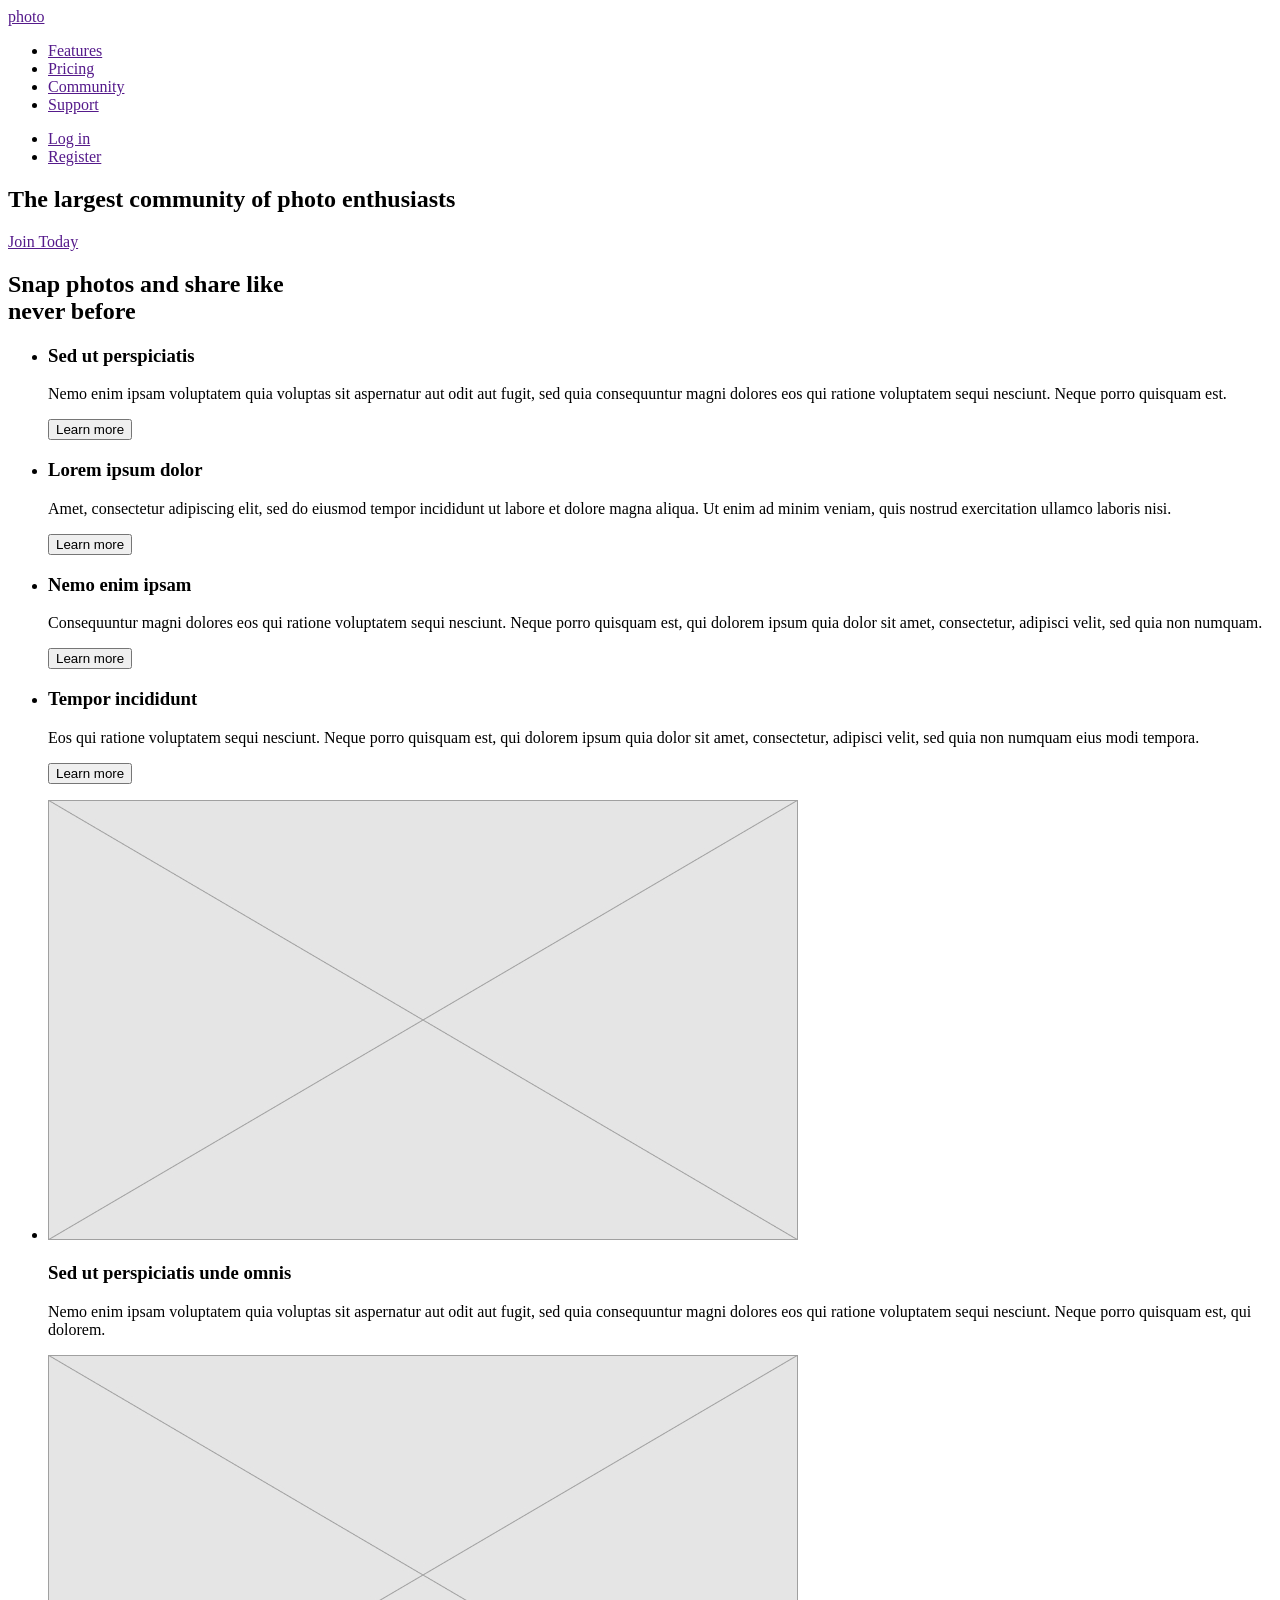
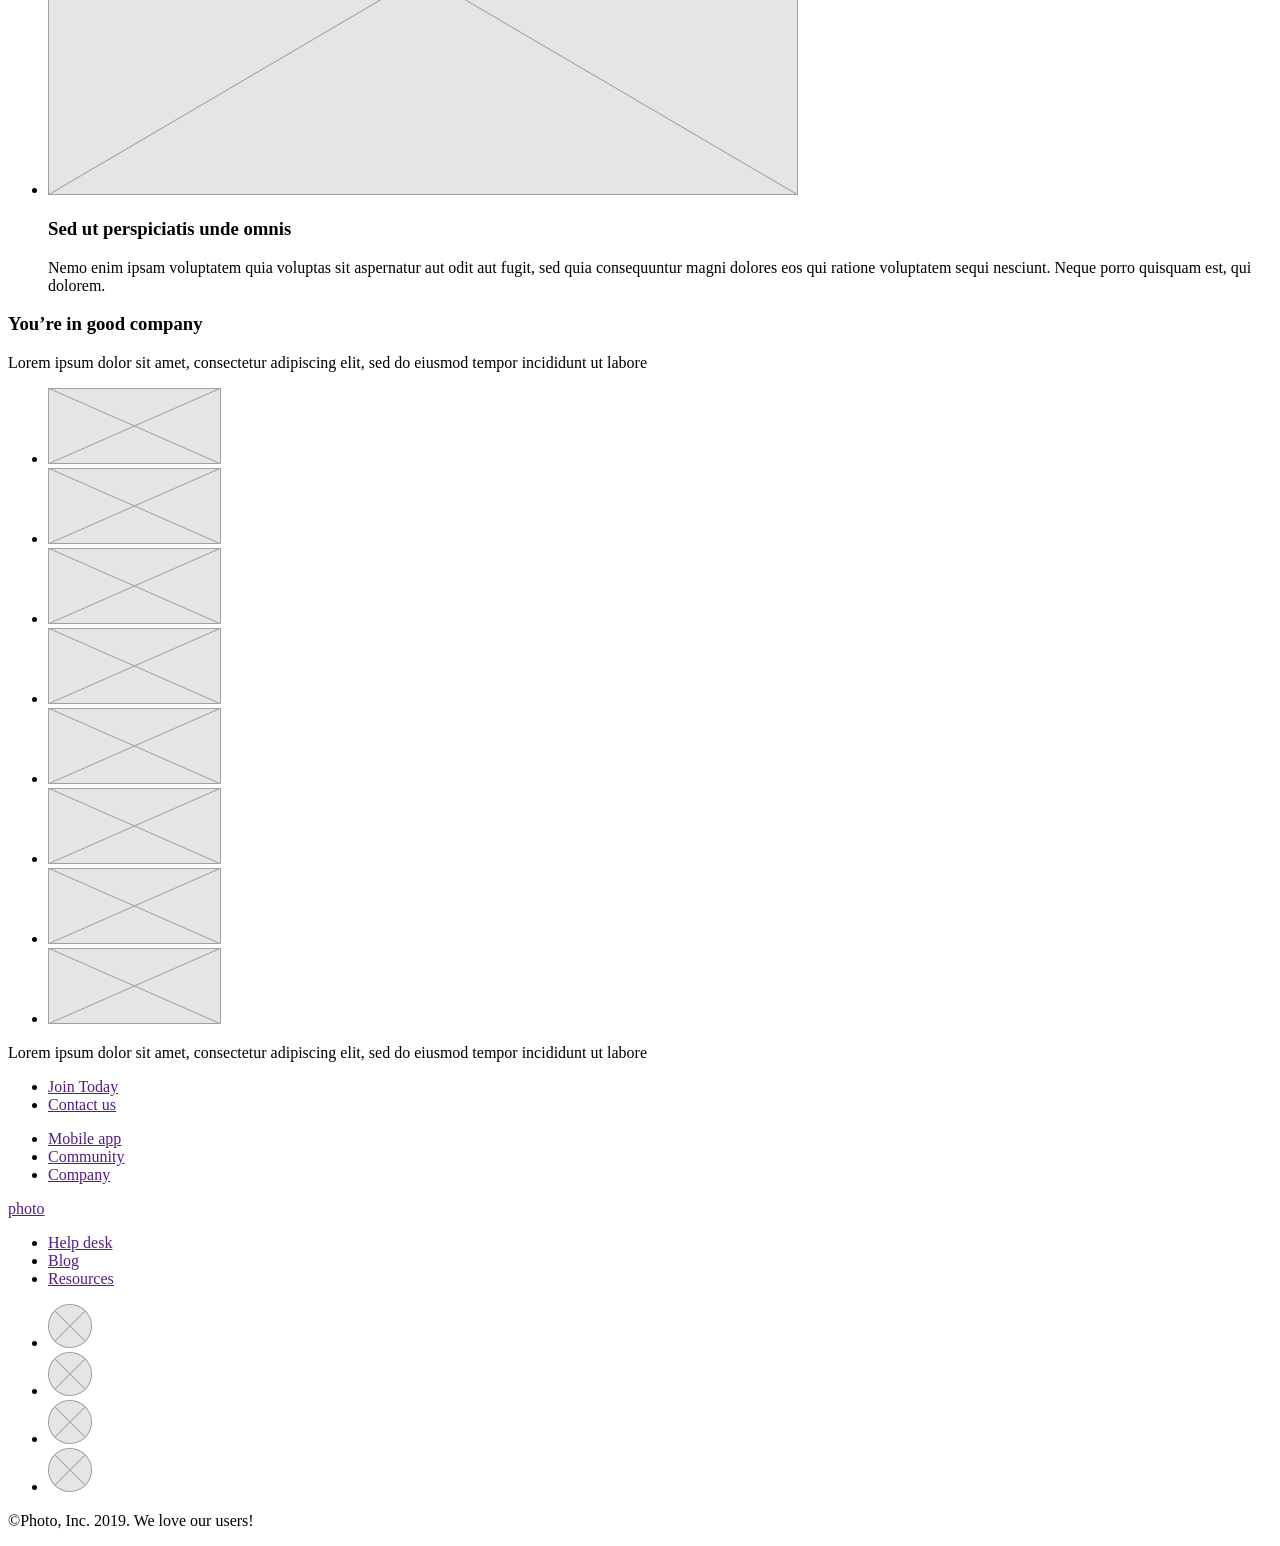
==== index.html @ 631702f0 "add markup" ====
<!doctype html>
<html lang="en">
  <head>
    <meta charset="UTF-8" />
    <meta name="viewport" content="width=device-width, initial-scale=1.0" />
    <title>Wireframe</title>
  </head>
  <body>
    <!-- Header -->
    <header class="header">
      <a class="logo" href="">photo</a>
      <nav>
        <ul class="nav-list">
          <li><a class="nav-link" href="">Features</a></li>
          <li><a class="nav-link" href="">Pricing</a></li>
          <li><a class="nav-link" href="">Community</a></li>
          <li><a class="nav-link" href="">Support</a></li>
        </ul>
        <ul class="header-list">
          <li><a class="header-link" href="">Log in</a></li>
          <li><a class="header-link" href="">Register</a></li>
        </ul>
      </nav>
    </header>

    <!-- Main -->
    <main>
      <!-- Hero -->
      <section class="hero">
        <h1 class="hero-title">The largest community of photo enthusiasts</h1>
        <a class="hero-btn" href="">Join Today</a>
      </section>

      <!-- Benefits -->
      <section class="benefits">
        <h2 class="benefits-title">
          Snap photos and share like <br />
          never before
        </h2>
        <ul class="benefits-list">
          <li>
            <h3>Sed ut perspiciatis</h3>
            <p>
              Nemo enim ipsam voluptatem quia voluptas sit aspernatur aut odit aut fugit, sed quia
              consequuntur magni dolores eos qui ratione voluptatem sequi nesciunt. Neque porro
              quisquam est.
            </p>
            <button type="button">Learn more</button>
          </li>
          <li>
            <h3>Lorem ipsum dolor</h3>
            <p>
              Amet, consectetur adipiscing elit, sed do eiusmod tempor incididunt ut labore et
              dolore magna aliqua. Ut enim ad minim veniam, quis nostrud exercitation ullamco
              laboris nisi.
            </p>
            <button type="button">Learn more</button>
          </li>
          <li>
            <h3>Nemo enim ipsam</h3>
            <p>
              Consequuntur magni dolores eos qui ratione voluptatem sequi nesciunt. Neque porro
              quisquam est, qui dolorem ipsum quia dolor sit amet, consectetur, adipisci velit, sed
              quia non numquam.
            </p>
            <button type="button">Learn more</button>
          </li>
          <li>
            <h3>Tempor incididunt</h3>
            <p>
              Eos qui ratione voluptatem sequi nesciunt. Neque porro quisquam est, qui dolorem ipsum
              quia dolor sit amet, consectetur, adipisci velit, sed quia non numquam eius modi
              tempora.
            </p>
            <button type="button">Learn more</button>
          </li>
        </ul>
      </section>

      <!-- Gallery -->
      <section>
        <ul>
          <li>
            <img src="./images/gallery.jpg" alt="gallery" width="750" />
            <h3>Sed ut perspiciatis unde omnis</h3>
            <p>
              Nemo enim ipsam voluptatem quia voluptas sit aspernatur aut odit aut fugit, sed quia
              consequuntur magni dolores eos qui ratione voluptatem sequi nesciunt. Neque porro
              quisquam est, qui dolorem.
            </p>
          </li>
          <li>
            <img src="./images/gallery.jpg" alt="gallery" width="750" />
            <h3>Sed ut perspiciatis unde omnis</h3>
            <p>
              Nemo enim ipsam voluptatem quia voluptas sit aspernatur aut odit aut fugit, sed quia
              consequuntur magni dolores eos qui ratione voluptatem sequi nesciunt. Neque porro
              quisquam est, qui dolorem.
            </p>
          </li>
        </ul>
      </section>

      <!-- Partners -->
      <section>
        <h3>You’re in good company</h3>
        <p>
          Lorem ipsum dolor sit amet, consectetur adipiscing elit, sed do eiusmod tempor incididunt
          ut labore
        </p>
        <ul>
          <li><img src="./images/partners.jpg" alt="partner" /></li>
          <li><img src="./images/partners.jpg" alt="partner" /></li>
          <li><img src="./images/partners.jpg" alt="partner" /></li>
          <li><img src="./images/partners.jpg" alt="partner" /></li>
          <li><img src="./images/partners.jpg" alt="partner" /></li>
          <li><img src="./images/partners.jpg" alt="partner" /></li>
          <li><img src="./images/partners.jpg" alt="partner" /></li>
          <li><img src="./images/partners.jpg" alt="partner" /></li>
        </ul>
      </section>

      <!-- Subscribe -->
      <section>
        <p>
          Lorem ipsum dolor sit amet, consectetur adipiscing elit, sed do eiusmod tempor incididunt
          ut labore
        </p>
        <ul>
          <li><a href="">Join Today</a></li>
          <li><a href="">Contact us</a></li>
        </ul>
      </section>

      <!-- Footer -->
      <footer>
        <ul>
          <li><a href="">Mobile app</a></li>
          <li><a href="">Community</a></li>
          <li><a href="">Company</a></li>
        </ul>
        <a href="">photo</a>
        <ul>
          <li><a href="">Help desk</a></li>
          <li><a href="">Blog</a></li>
          <li><a href="">Resources</a></li>
        </ul>
        <ul>
          <li>
            <a href=""><img src="./images/footer-item.png" alt="" /></a>
          </li>
          <li>
            <a href=""><img src="./images/footer-item.png" alt="" /></a>
          </li>
          <li>
            <a href=""><img src="./images/footer-item.png" alt="" /></a>
          </li>
          <li>
            <a href=""><img src="./images/footer-item.png" alt="" /></a>
          </li>
        </ul>
        <p>&#169;Photo, Inc. 2019. We love our users!</p>
      </footer>
    </main>
  </body>
</html>
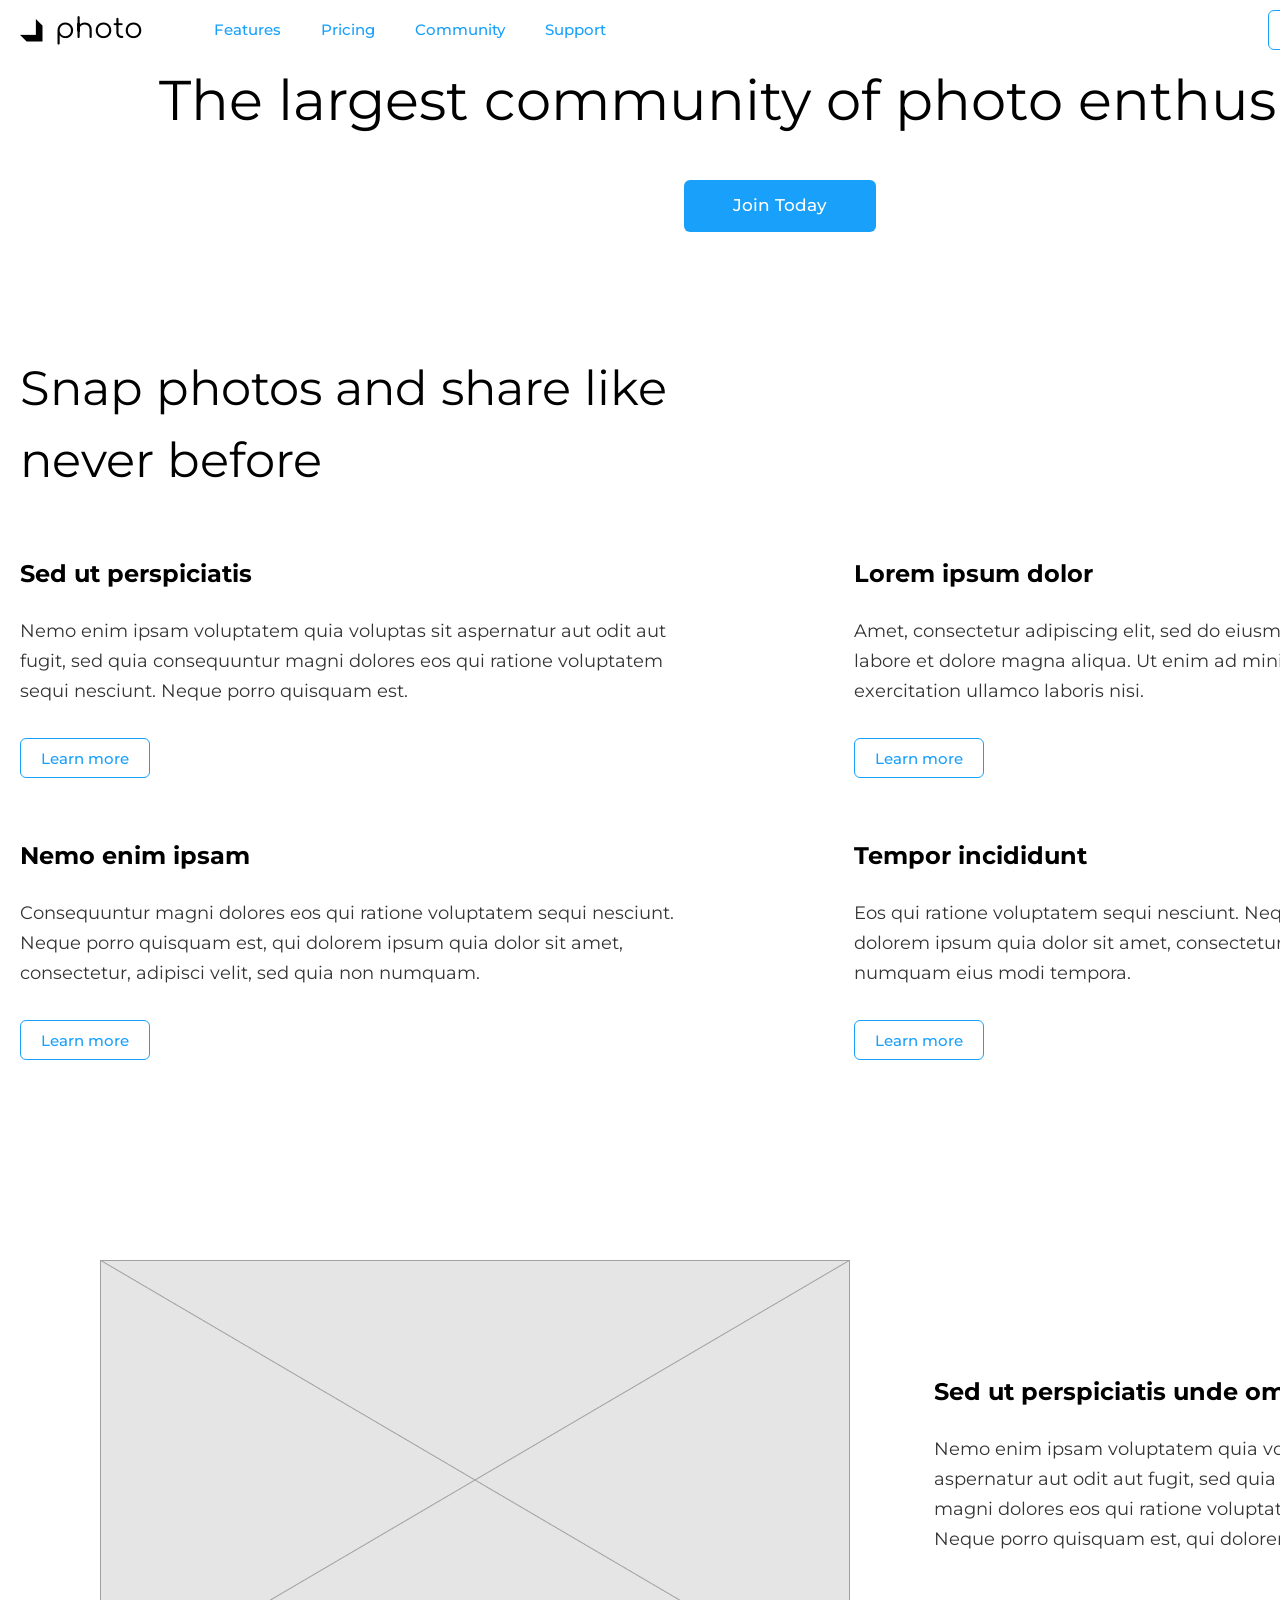
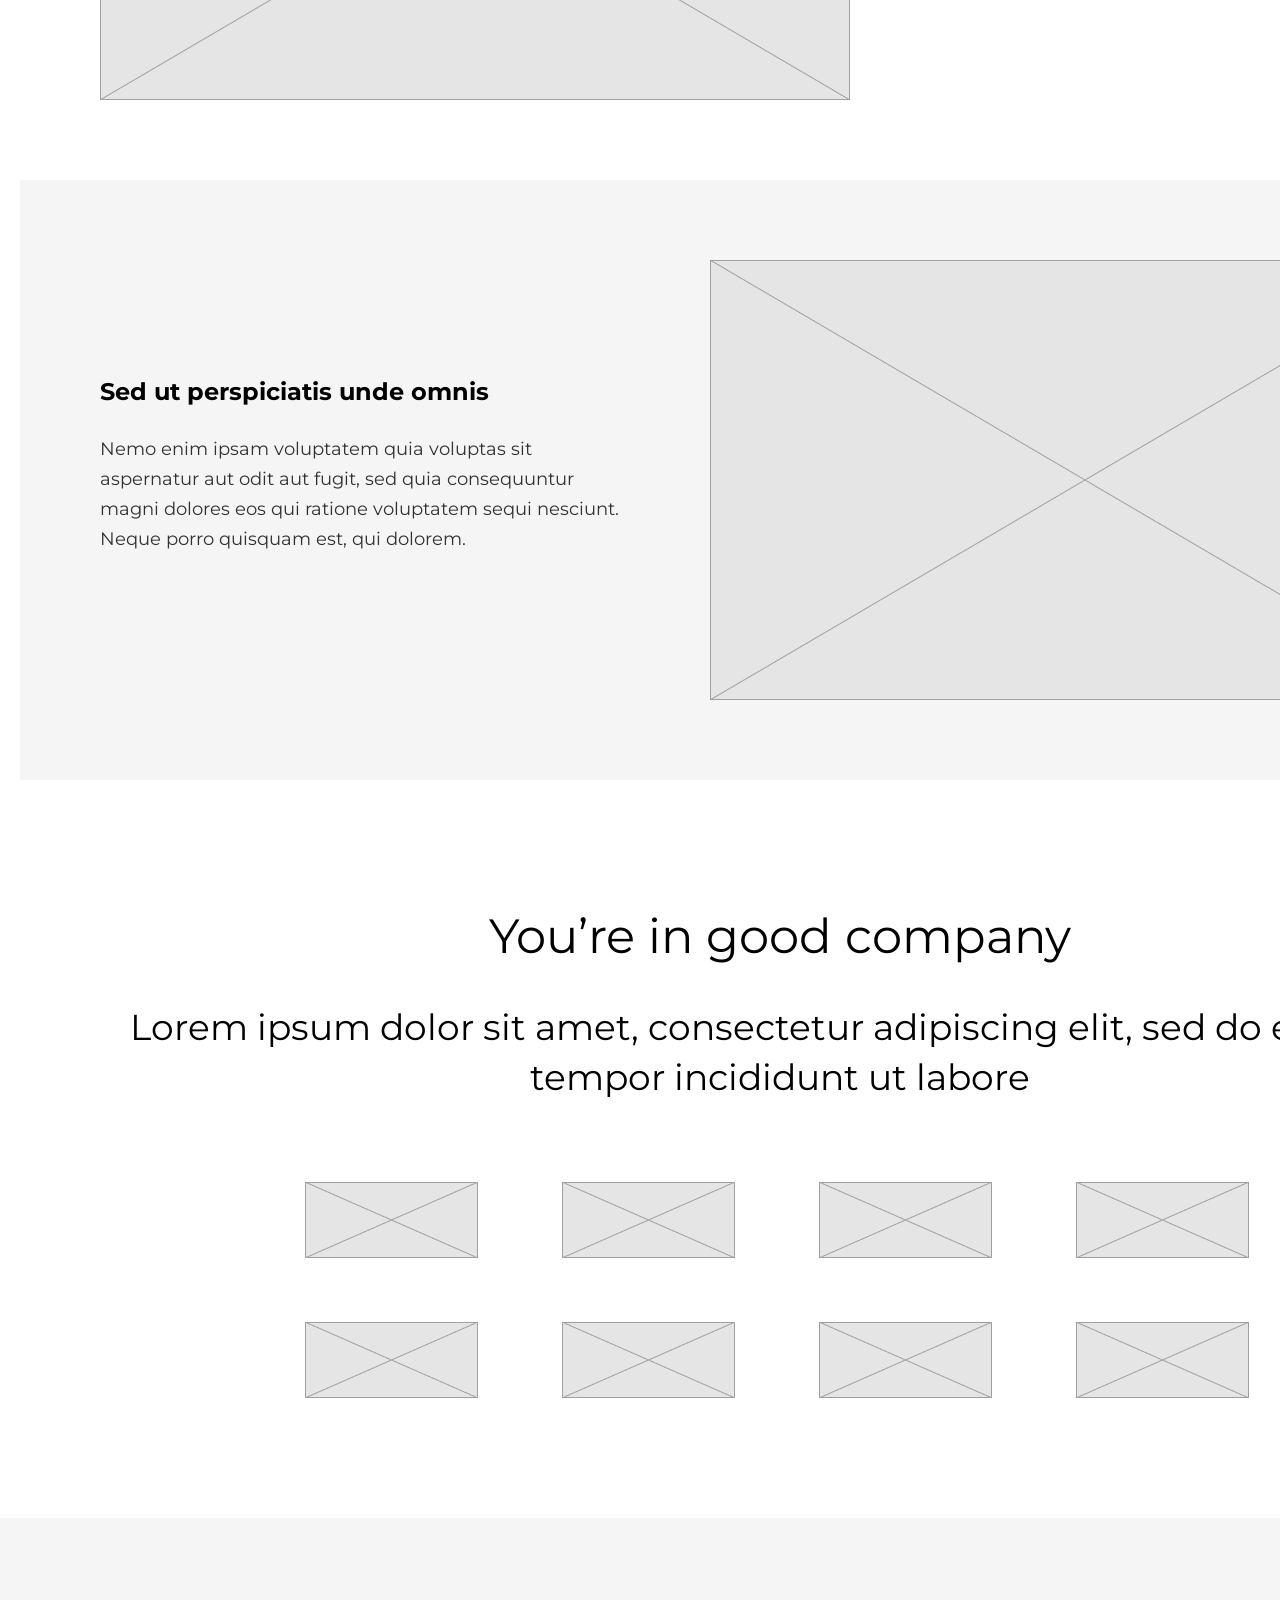
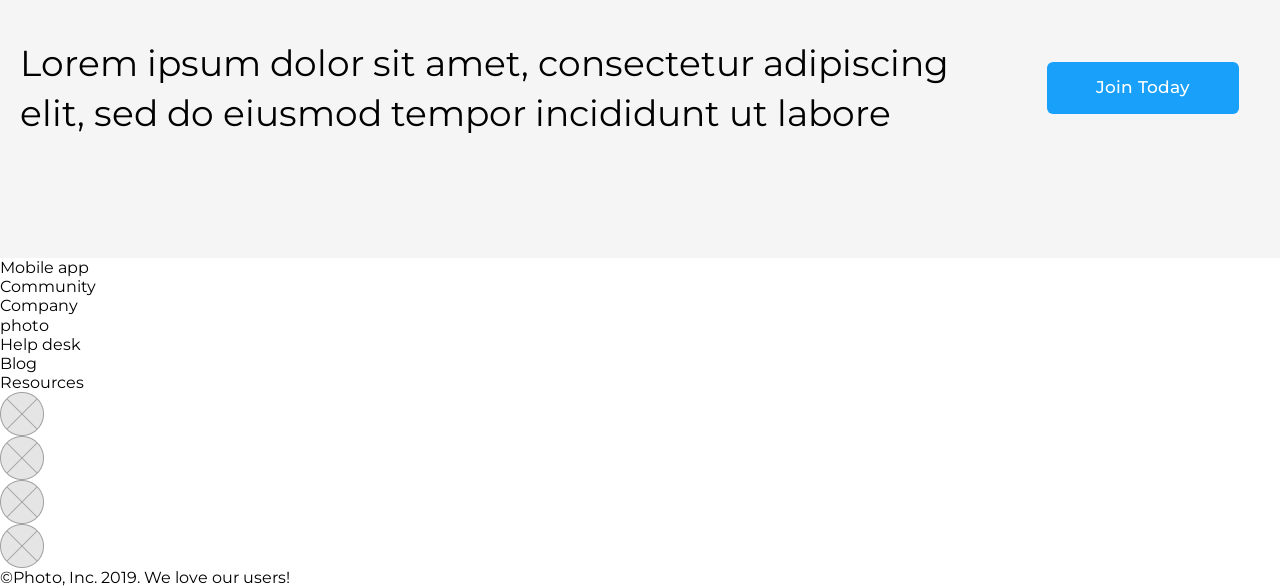
==== commit 1d2721d8: "add all styles except footer" ====
--- a/index.html
+++ b/index.html
@@ -1,114 +1,140 @@
 <!doctype html>
 <html lang="en">
-  <head>
-    <meta charset="UTF-8" />
-    <meta name="viewport" content="width=device-width, initial-scale=1.0" />
-    <title>Wireframe</title>
-  </head>
-  <body>
-    <!-- Header -->
-    <header class="header">
-      <a class="logo" href="">photo</a>
-      <nav>
+
+<head>
+  <meta charset="UTF-8" />
+  <meta name="viewport" content="width=device-width, initial-scale=1.0" />
+  <title>Wireframe</title>
+  <link rel="preconnect" href="https://fonts.googleapis.com" />
+  <link rel="preconnect" href="https://fonts.gstatic.com" crossorigin />
+  <link
+    href="https://fonts.googleapis.com/css2?family=Comfortaa:wght@400&family=Montserrat:wght@400;500;700&display=swap"
+    rel="stylesheet" />
+  <link rel="stylesheet" href="https://cdnjs.cloudflare.com/ajax/libs/modern-normalize/3.0.1/modern-normalize.min.css"
+    integrity="sha512-q6WgHqiHlKyOqslT/lgBgodhd03Wp4BEqKeW6nNtlOY4quzyG3VoQKFrieaCeSnuVseNKRGpGeDU3qPmabCANg=="
+    crossorigin="anonymous" referrerpolicy="no-referrer" />
+  <link rel="stylesheet" href="./css/styles.css" />
+</head>
+
+<body>
+  <!-- Header -->
+  <header class="header">
+    <div class="container">
+      <nav class="header-nav">
+        <a class="logo" href="">
+          <img src="./images/logo.png" alt="logo" />
+          photo</a>
         <ul class="nav-list">
           <li><a class="nav-link" href="">Features</a></li>
           <li><a class="nav-link" href="">Pricing</a></li>
           <li><a class="nav-link" href="">Community</a></li>
           <li><a class="nav-link" href="">Support</a></li>
         </ul>
-        <ul class="header-list">
-          <li><a class="header-link" href="">Log in</a></li>
-          <li><a class="header-link" href="">Register</a></li>
+        <ul class="btn-list">
+          <li><a class="btn btn-primary" href="">Log in</a></li>
+          <li><a class="btn btn-secondary" href="">Register</a></li>
         </ul>
       </nav>
-    </header>
+    </div>
+  </header>
 
-    <!-- Main -->
-    <main>
-      <!-- Hero -->
-      <section class="hero">
+  <!-- Main -->
+  <main>
+    <!-- Hero -->
+    <section class="hero">
+      <div class="container">
         <h1 class="hero-title">The largest community of photo enthusiasts</h1>
         <a class="hero-btn" href="">Join Today</a>
-      </section>
+      </div>
+    </section>
 
-      <!-- Benefits -->
-      <section class="benefits">
-        <h2 class="benefits-title">
+    <!-- Benefits -->
+    <section class="section benefits">
+      <div class="container">
+        <h2 class="title">
           Snap photos and share like <br />
           never before
         </h2>
         <ul class="benefits-list">
-          <li>
-            <h3>Sed ut perspiciatis</h3>
-            <p>
+          <li class="benefits-list-item">
+            <h3 class="benefits-list-title">Sed ut perspiciatis</h3>
+            <p class="benefits-list-descr">
               Nemo enim ipsam voluptatem quia voluptas sit aspernatur aut odit aut fugit, sed quia
               consequuntur magni dolores eos qui ratione voluptatem sequi nesciunt. Neque porro
               quisquam est.
             </p>
-            <button type="button">Learn more</button>
+            <button class="btn btn-primary" type="button">Learn more</button>
           </li>
-          <li>
-            <h3>Lorem ipsum dolor</h3>
-            <p>
+          <li class="benefits-list-item">
+            <h3 class="benefits-list-title">Lorem ipsum dolor</h3>
+            <p class="benefits-list-descr">
               Amet, consectetur adipiscing elit, sed do eiusmod tempor incididunt ut labore et
               dolore magna aliqua. Ut enim ad minim veniam, quis nostrud exercitation ullamco
               laboris nisi.
             </p>
-            <button type="button">Learn more</button>
+            <button class="btn btn-primary" type="button">Learn more</button>
           </li>
-          <li>
-            <h3>Nemo enim ipsam</h3>
-            <p>
+          <li class="benefits-list-item">
+            <h3 class="benefits-list-title">Nemo enim ipsam</h3>
+            <p class="benefits-list-descr">
               Consequuntur magni dolores eos qui ratione voluptatem sequi nesciunt. Neque porro
-              quisquam est, qui dolorem ipsum quia dolor sit amet, consectetur, adipisci velit, sed
-              quia non numquam.
+              quisquam est, qui dolorem ipsum quia dolor sit amet, consectetur, adipisci velit,
+              sed quia non numquam.
             </p>
-            <button type="button">Learn more</button>
+            <button class="btn btn-primary" type="button">Learn more</button>
           </li>
-          <li>
-            <h3>Tempor incididunt</h3>
-            <p>
-              Eos qui ratione voluptatem sequi nesciunt. Neque porro quisquam est, qui dolorem ipsum
-              quia dolor sit amet, consectetur, adipisci velit, sed quia non numquam eius modi
-              tempora.
+          <li class="benefits-list-item">
+            <h3 class="benefits-list-title">Tempor incididunt</h3>
+            <p class="benefits-list-descr">
+              Eos qui ratione voluptatem sequi nesciunt. Neque porro quisquam est, qui dolorem
+              ipsum quia dolor sit amet, consectetur, adipisci velit, sed quia non numquam eius
+              modi tempora.
             </p>
-            <button type="button">Learn more</button>
+            <button class="btn btn-primary" type="button">Learn more</button>
           </li>
         </ul>
-      </section>
+      </div>
+    </section>
 
-      <!-- Gallery -->
-      <section>
-        <ul>
-          <li>
+    <!-- Gallery -->
+    <section>
+      <ul class="gallery-list">
+        <div class="container">
+          <li class="gallery-list-item">
             <img src="./images/gallery.jpg" alt="gallery" width="750" />
-            <h3>Sed ut perspiciatis unde omnis</h3>
-            <p>
-              Nemo enim ipsam voluptatem quia voluptas sit aspernatur aut odit aut fugit, sed quia
-              consequuntur magni dolores eos qui ratione voluptatem sequi nesciunt. Neque porro
-              quisquam est, qui dolorem.
-            </p>
+            <div class="gallery-descr">
+              <h3 class="gallery-title">Sed ut perspiciatis unde omnis</h3>
+              <p class="gallery-text">
+                Nemo enim ipsam voluptatem quia voluptas sit aspernatur aut odit aut fugit, sed
+                quia consequuntur magni dolores eos qui ratione voluptatem sequi nesciunt. Neque
+                porro quisquam est, qui dolorem.
+              </p>
+            </div>
           </li>
-          <li>
+          <li class="gallery-list-item">
             <img src="./images/gallery.jpg" alt="gallery" width="750" />
-            <h3>Sed ut perspiciatis unde omnis</h3>
-            <p>
-              Nemo enim ipsam voluptatem quia voluptas sit aspernatur aut odit aut fugit, sed quia
-              consequuntur magni dolores eos qui ratione voluptatem sequi nesciunt. Neque porro
-              quisquam est, qui dolorem.
-            </p>
+            <div class="gallery-descr">
+              <h3 class="gallery-title">Sed ut perspiciatis unde omnis</h3>
+              <p class="gallery-text">
+                Nemo enim ipsam voluptatem quia voluptas sit aspernatur aut odit aut fugit, sed
+                quia consequuntur magni dolores eos qui ratione voluptatem sequi nesciunt. Neque
+                porro quisquam est, qui dolorem.
+              </p>
+            </div>
           </li>
-        </ul>
-      </section>
+      </ul>
+      </div>
+    </section>
 
-      <!-- Partners -->
-      <section>
-        <h3>You’re in good company</h3>
-        <p>
-          Lorem ipsum dolor sit amet, consectetur adipiscing elit, sed do eiusmod tempor incididunt
-          ut labore
+    <!-- Partners -->
+    <section class="section">
+      <div class="container">
+        <h2 class="title partners-title">You’re in good company</h2>
+        <p class="partners-descr">
+          Lorem ipsum dolor sit amet, consectetur adipiscing elit, sed do eiusmod tempor
+          incididunt ut labore
         </p>
-        <ul>
+        <ul class="partners-list">
           <li><img src="./images/partners.jpg" alt="partner" /></li>
           <li><img src="./images/partners.jpg" alt="partner" /></li>
           <li><img src="./images/partners.jpg" alt="partner" /></li>
@@ -118,49 +144,53 @@
           <li><img src="./images/partners.jpg" alt="partner" /></li>
           <li><img src="./images/partners.jpg" alt="partner" /></li>
         </ul>
-      </section>
+      </div>
+    </section>
 
-      <!-- Subscribe -->
-      <section>
-        <p>
+    <!-- Subscribe -->
+    <section class="section subscribe-section">
+      <div class="container subscribe-wrapper">
+        <p class="subscribe-descr">
           Lorem ipsum dolor sit amet, consectetur adipiscing elit, sed do eiusmod tempor incididunt
           ut labore
         </p>
-        <ul>
-          <li><a href="">Join Today</a></li>
-          <li><a href="">Contact us</a></li>
+        <ul class="subscribe-list">
+          <li><a class="hero-btn" href="">Join Today</a></li>
+          <li><a class="hero-btn subscribe" href="">Contact us</a></li>
         </ul>
-      </section>
+      </div>
+    </section>
 
-      <!-- Footer -->
-      <footer>
-        <ul>
-          <li><a href="">Mobile app</a></li>
-          <li><a href="">Community</a></li>
-          <li><a href="">Company</a></li>
-        </ul>
-        <a href="">photo</a>
-        <ul>
-          <li><a href="">Help desk</a></li>
-          <li><a href="">Blog</a></li>
-          <li><a href="">Resources</a></li>
-        </ul>
-        <ul>
-          <li>
-            <a href=""><img src="./images/footer-item.png" alt="" /></a>
-          </li>
-          <li>
-            <a href=""><img src="./images/footer-item.png" alt="" /></a>
-          </li>
-          <li>
-            <a href=""><img src="./images/footer-item.png" alt="" /></a>
-          </li>
-          <li>
-            <a href=""><img src="./images/footer-item.png" alt="" /></a>
-          </li>
-        </ul>
-        <p>&#169;Photo, Inc. 2019. We love our users!</p>
-      </footer>
-    </main>
-  </body>
-</html>
+    <!-- Footer -->
+    <footer>
+      <ul>
+        <li><a href="">Mobile app</a></li>
+        <li><a href="">Community</a></li>
+        <li><a href="">Company</a></li>
+      </ul>
+      <a href="">photo</a>
+      <ul>
+        <li><a href="">Help desk</a></li>
+        <li><a href="">Blog</a></li>
+        <li><a href="">Resources</a></li>
+      </ul>
+      <ul>
+        <li>
+          <a href=""><img src="./images/footer-item.png" alt="" /></a>
+        </li>
+        <li>
+          <a href=""><img src="./images/footer-item.png" alt="" /></a>
+        </li>
+        <li>
+          <a href=""><img src="./images/footer-item.png" alt="" /></a>
+        </li>
+        <li>
+          <a href=""><img src="./images/footer-item.png" alt="" /></a>
+        </li>
+      </ul>
+      <p>&#169;Photo, Inc. 2019. We love our users!</p>
+    </footer>
+  </main>
+</body>
+
+</html>
--- a/css/styles.css
+++ b/css/styles.css
@@ -0,0 +1,278 @@
+:root {
+  /* colors */
+  --main-txt-cl: rgba(0, 0, 0, 0.8);
+  --title-txt-cl: #000000;
+  --white-cl: #ffffff;
+  --accent-cl: #18a0fb;
+  --grey-bg-cl: #f5f5f5;
+
+  /* fonts */
+  --main-font: 'Montserrat', sans-serif;
+  --secondary-font: 'Comfortaa', sans-serif;
+}
+
+body {
+  font-family: var(--main-font);
+  line-height: 1.2;
+}
+
+h1,
+h2,
+h3,
+h4,
+h5,
+h6,
+p,
+ul {
+  margin: 0;
+}
+
+ul {
+  padding: 0;
+  list-style: none;
+}
+
+a {
+  text-decoration: none;
+  color: currentColor;
+}
+
+img {
+  display: block;
+  max-width: 100%;
+}
+
+.container {
+  width: 1560px;
+  padding-left: 20px;
+  padding-right: 20px;
+  margin-left: auto;
+  margin-right: auto;
+}
+
+/* Header */
+.header-nav {
+  display: flex;
+  align-items: center;
+}
+
+.logo {
+  display: flex;
+  gap: 12px;
+  align-items: center;
+  margin-right: 71px;
+
+  font-size: 28px;
+  font-family: var(--secondary-font);
+  color: var(--title-txt-cl);
+}
+
+.nav-list {
+  display: flex;
+  gap: 40px;
+}
+
+.nav-link {
+  display: block;
+  padding-top: 21px;
+  padding-bottom: 21px;
+  font-size: 15px;
+  font-weight: 500;
+  color: var(--accent-cl);
+}
+
+.btn-list {
+  display: flex;
+  margin-left: auto;
+  gap: 12px;
+}
+
+.btn {
+  display: inline-block;
+  padding-top: 11px;
+  padding-bottom: 11px;
+  width: 130px;
+  height: 40px;
+  background-color: var(--white-cl);
+  border-radius: 6px;
+  border: 1px solid var(--accent-cl);
+
+  font-size: 15px;
+  font-weight: 500;
+  text-align: center;
+
+  cursor: pointer;
+}
+
+.btn-primary {
+  color: var(--accent-cl);
+}
+
+.btn-primary:hover,
+.btn-primary:focus {
+  color: var(--white-cl);
+  background-color: var(--accent-cl);
+}
+
+.btn-secondary {
+  background-color: var(--accent-cl);
+  color: var(--white-cl);
+}
+
+/* Hero */
+.hero {
+  text-align: center;
+}
+
+.hero-title {
+  margin-bottom: 40px;
+
+  font-size: 56px;
+  line-height: calc(80 / 56);
+  font-weight: 400;
+  color: var(--title-txt-cl);
+}
+
+.hero-btn {
+  display: inline-block;
+  padding-top: 15px;
+  padding-bottom: 15px;
+  width: 192px;
+  height: 52px;
+  background-color: var(--accent-cl);
+  border-radius: 6px;
+
+  font-size: 17px;
+  font-weight: 500;
+  color: var(--white-cl);
+  text-align: center;
+}
+
+/* Benefits */
+.section {
+  padding-top: 120px;
+  padding-bottom: 120px;
+}
+
+.title {
+  margin-bottom: 60px;
+  font-size: 48px;
+  line-height: calc(72 / 48);
+  font-weight: 400;
+  color: var(--title-txt-cl);
+}
+
+.benefits-list {
+  display: flex;
+  flex-wrap: wrap;
+}
+
+.benefits-list-item {
+  flex-basis: calc((100% - 148px) / 2);
+}
+
+.benefits-list-item:not(:nth-child(2n)) {
+  margin-right: 148px;
+}
+
+.benefits-list-item:not(:nth-last-child(-n + 2)) {
+  margin-bottom: 60px;
+}
+
+.benefits-list-title,
+.gallery-title {
+  margin-bottom: 24px;
+
+  font-size: 24px;
+  line-height: calc(36 / 24);
+  color: var(--title-txt-cl);
+}
+
+.benefits-list-descr,
+.gallery-text {
+  margin-bottom: 32px;
+
+  font-size: 18px;
+  line-height: calc(30 / 18);
+  color: var(--main-txt-cl);
+}
+
+/* Gallery */
+
+.gallery-list-item {
+  display: flex;
+  gap: 84px;
+  align-items: center;
+  padding: 80px;
+}
+
+.gallery-list-item:nth-child(2n) {
+  flex-direction: row-reverse;
+  background-color: var(--grey-bg-cl);
+}
+
+/* Partners */
+.partners-title {
+  margin-bottom: 30px;
+
+  text-align: center;
+}
+
+.partners-descr {
+  margin-bottom: 80px;
+  margin-left: auto;
+  margin-right: auto;
+  max-width: 1392px;
+
+  font-size: 36px;
+  line-height: calc(50 / 36);
+  color: var(--title-txt-cl);
+  text-align: center;
+}
+
+.partners-list {
+  display: flex;
+  column-gap: 84px;
+  row-gap: 64px;
+  flex-wrap: wrap;
+  max-width: 950px;
+  margin-left: auto;
+  margin-right: auto;
+}
+
+/* Subscribe */
+.subscribe-section {
+  background-color: var(--grey-bg-cl);
+}
+
+.subscribe-wrapper {
+  display: flex;
+  align-items: center;
+}
+
+.subscribe-descr {
+  max-width: 943px;
+  margin-right: 84px;
+  font-size: 36px;
+  line-height: calc(50 / 36);
+  color: var(--title-txt-cl);
+  text-align: left;
+}
+
+.subscribe-list {
+  display: flex;
+  gap: 45px;
+}
+
+.hero-btn.subscribe {
+  color: var(--accent-cl);
+  background-color: var(--white-cl);
+  border-radius: 6px;
+  border: 1px solid #18a0fb;
+}
+
+.hero-btn.subscribe:hover,
+.hero-btn.subscribe:focus {
+  background-color: var(--accent-cl);
+  color: var(--white-cl);
+}
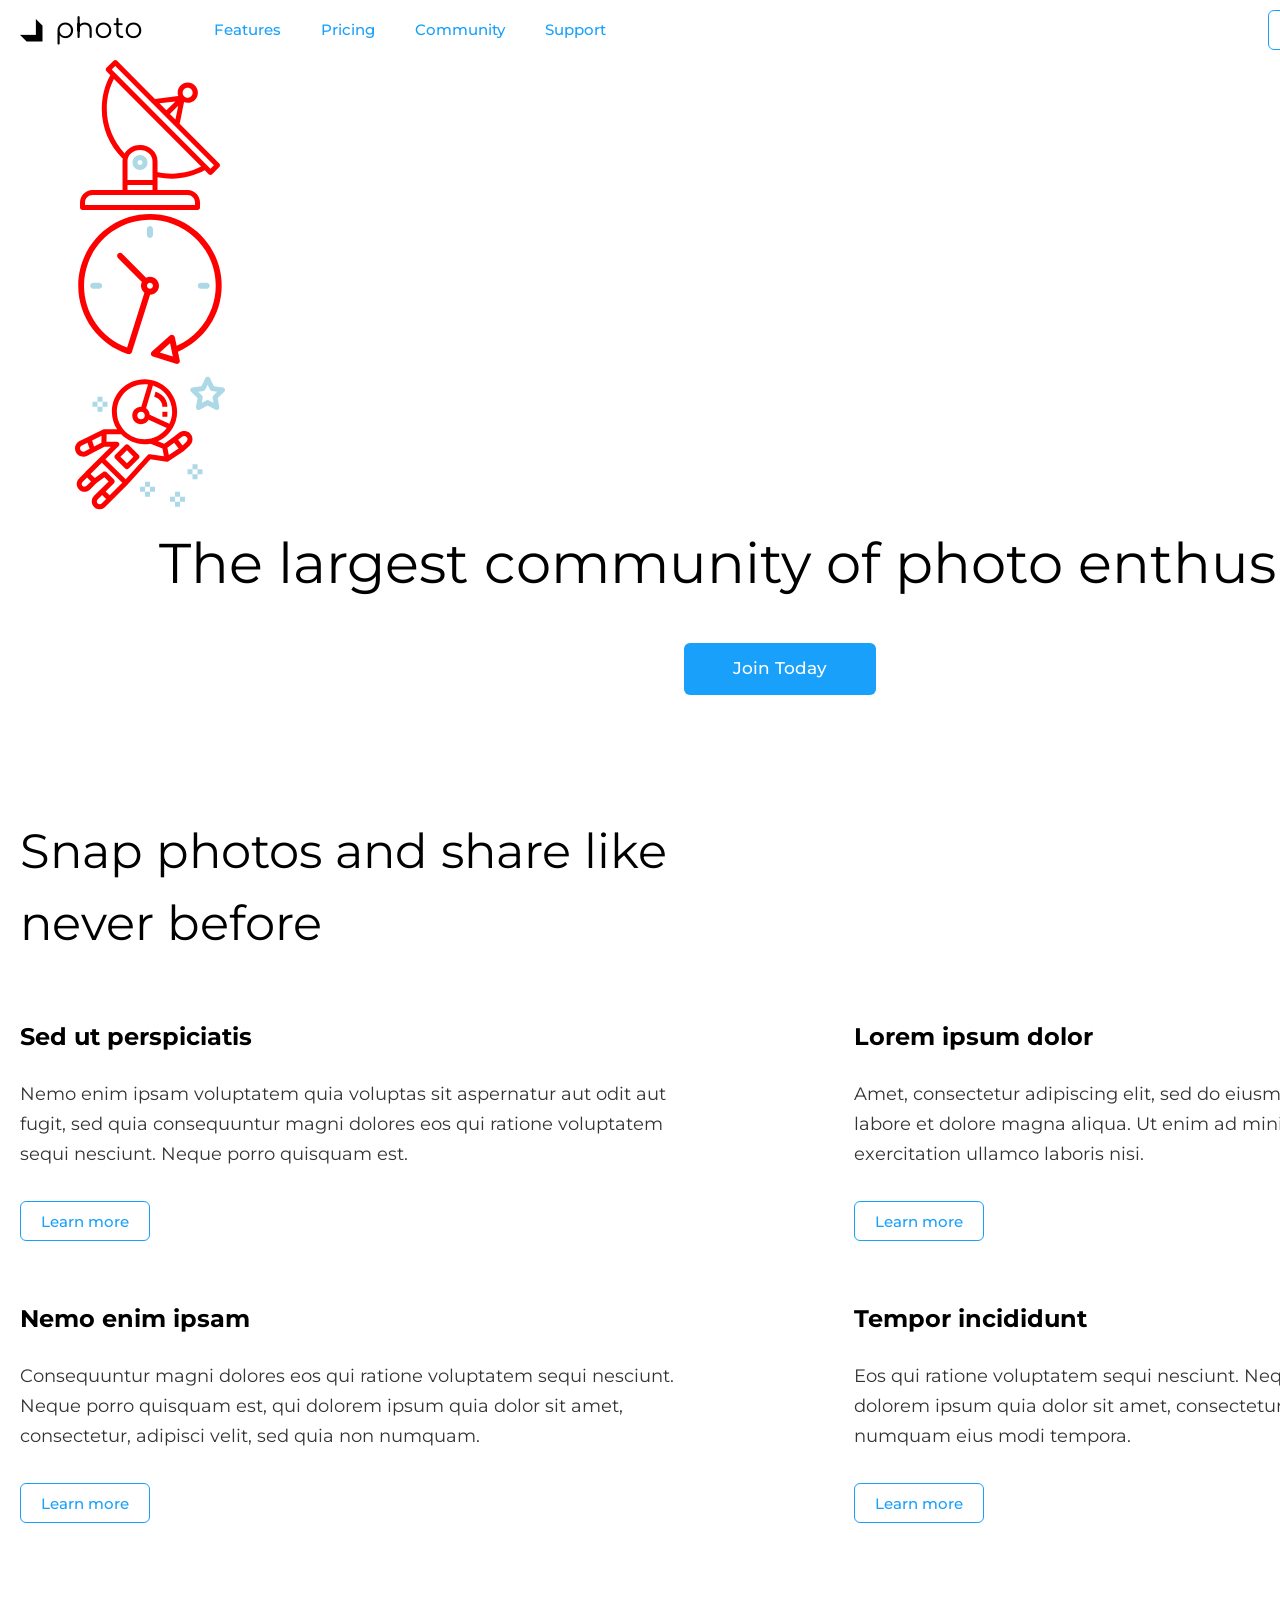
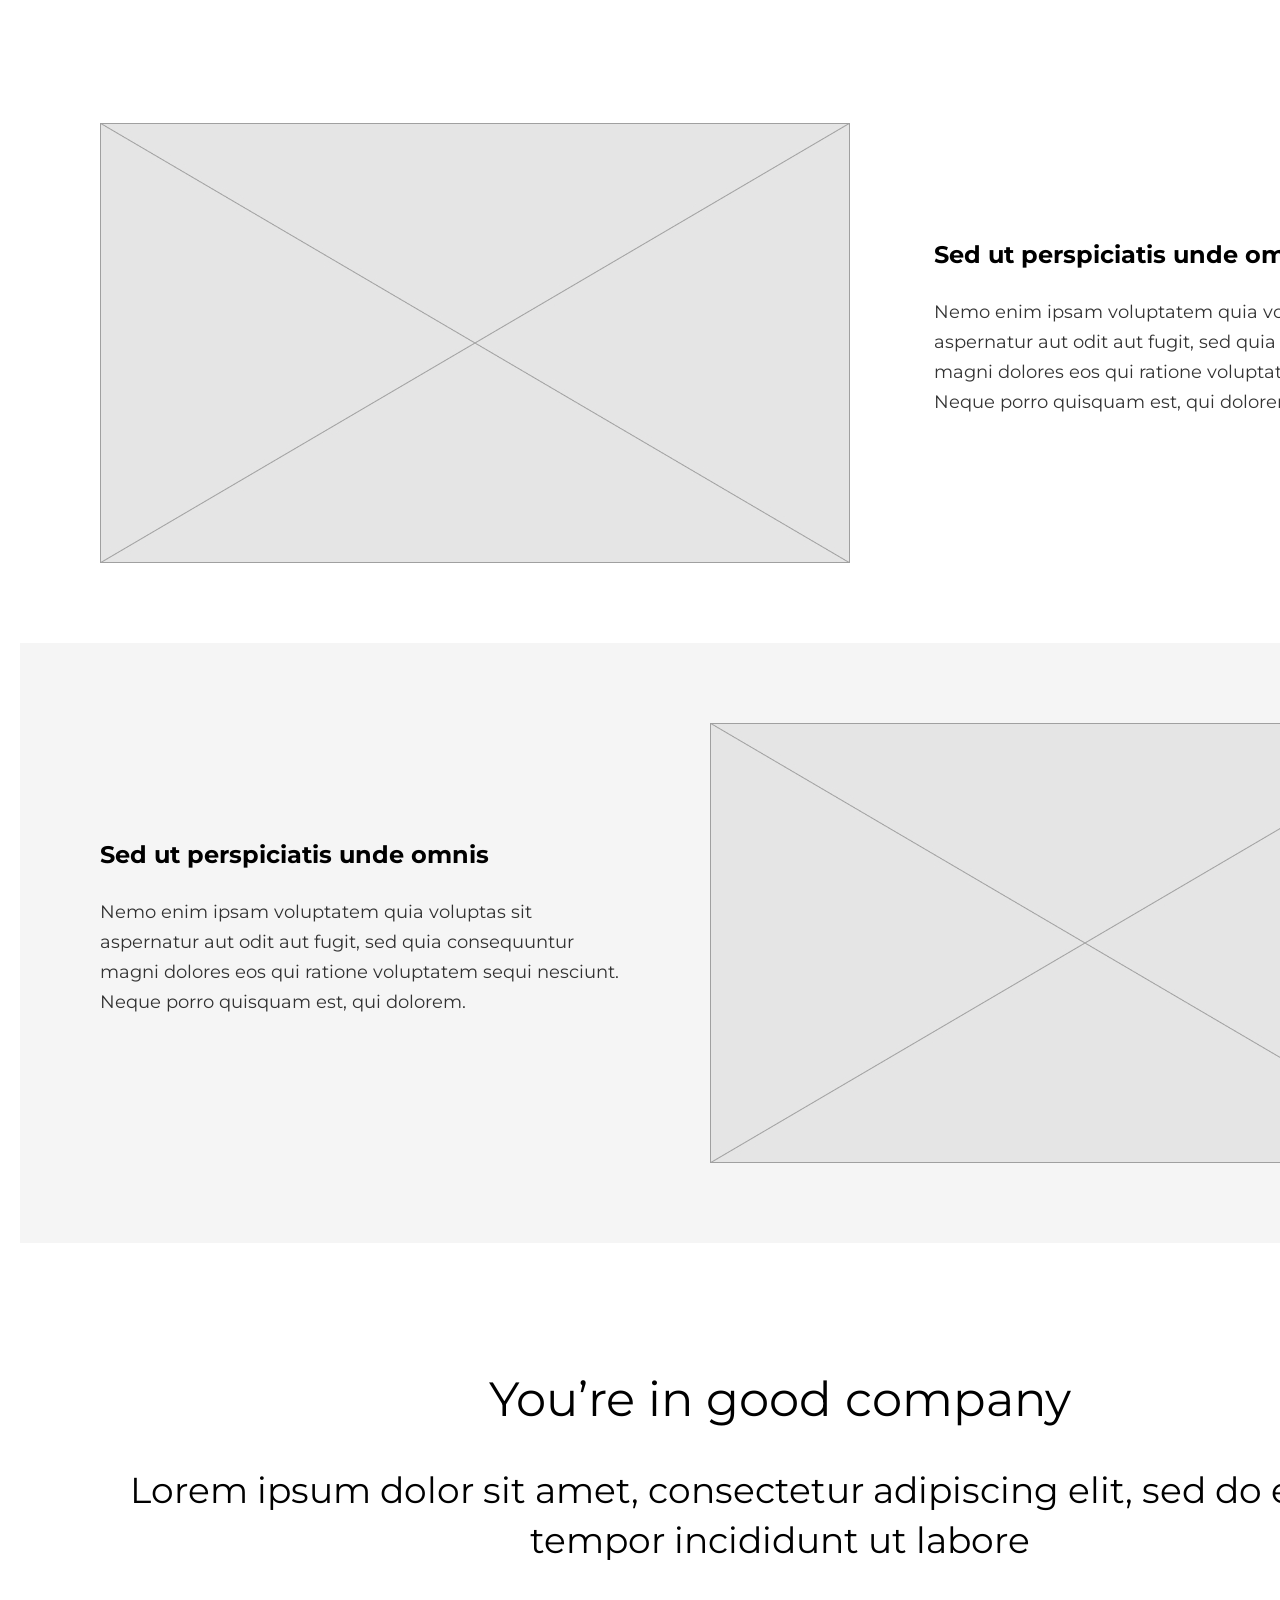
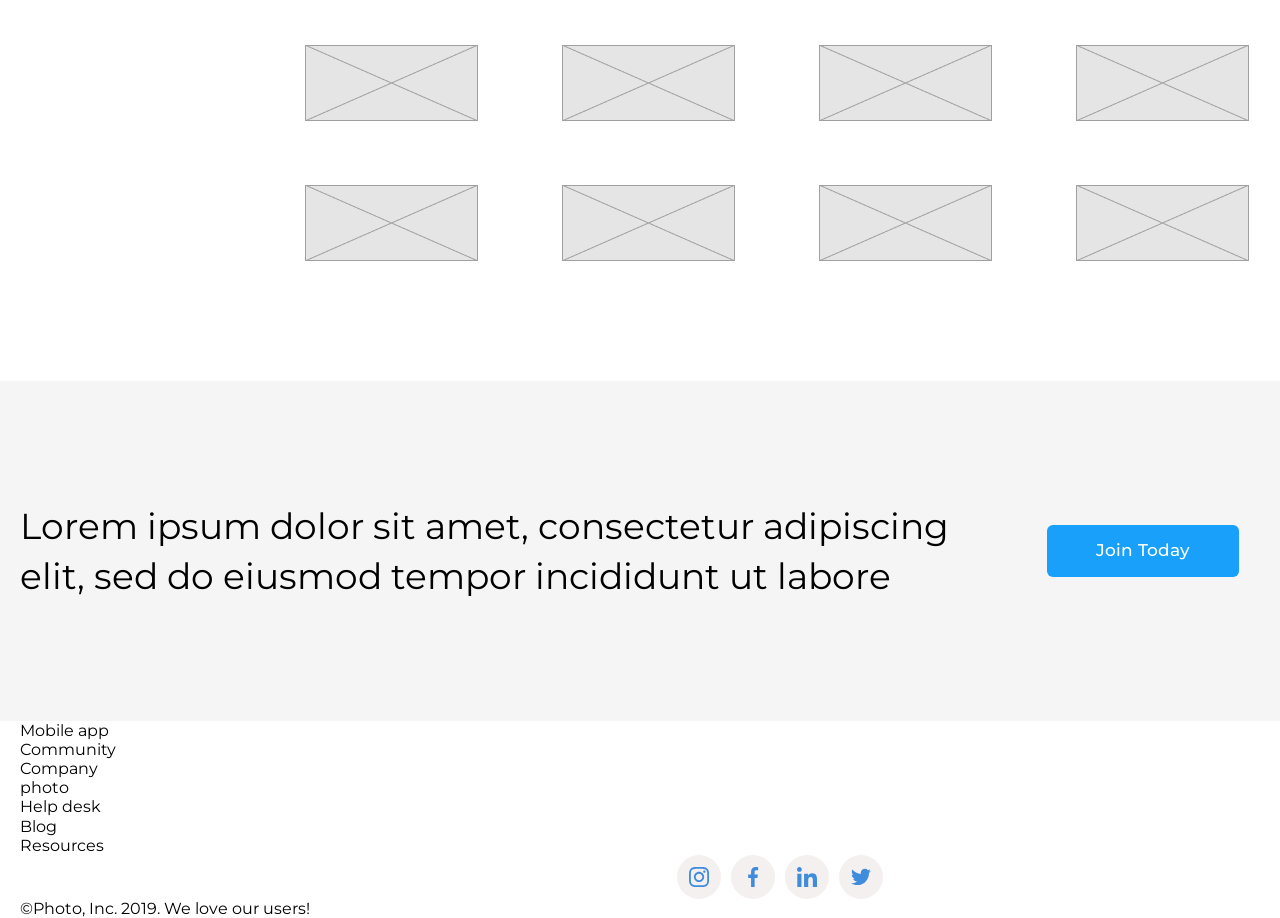
==== commit 081d4cd0: "train with icons" ====
--- a/index.html
+++ b/index.html
@@ -25,7 +25,11 @@
           <img src="./images/logo.png" alt="logo" />
           photo</a>
         <ul class="nav-list">
-          <li><a class="nav-link" href="">Features</a></li>
+          <li><a class="nav-link" href="">
+            <!-- <svg width="44" height="44">
+              <use href="./images/icons/icons2.svg#home"></use>
+            </svg> -->
+            Features</a></li>
           <li><a class="nav-link" href="">Pricing</a></li>
           <li><a class="nav-link" href="">Community</a></li>
           <li><a class="nav-link" href="">Support</a></li>
@@ -41,6 +45,23 @@
   <!-- Main -->
   <main>
     <!-- Hero -->
+     <ul>
+      <li class="color-item">
+        <svg class="color-icon">
+          <use href="./images/icons/icons2.svg#antenna"></use>
+        </svg>
+      </li>
+      <li class="color-item">
+        <svg class="color-icon">
+          <use href="./images/icons/icons2.svg#clock"></use>
+        </svg>
+      </li>
+      <li class="color-item">
+        <svg class="color-icon">
+          <use href="./images/icons/icons2.svg#astronaut"></use>
+        </svg>
+      </li>
+     </ul>
     <section class="hero">
       <div class="container">
         <h1 class="hero-title">The largest community of photo enthusiasts</h1>
@@ -163,6 +184,7 @@
 
     <!-- Footer -->
     <footer>
+      <div class="container">
       <ul>
         <li><a href="">Mobile app</a></li>
         <li><a href="">Community</a></li>
@@ -174,21 +196,37 @@
         <li><a href="">Blog</a></li>
         <li><a href="">Resources</a></li>
       </ul>
-      <ul>
-        <li>
-          <a href=""><img src="./images/footer-item.png" alt="" /></a>
-        </li>
-        <li>
-          <a href=""><img src="./images/footer-item.png" alt="" /></a>
-        </li>
-        <li>
-          <a href=""><img src="./images/footer-item.png" alt="" /></a>
-        </li>
-        <li>
-          <a href=""><img src="./images/footer-item.png" alt="" /></a>
+      <ul class="socials">
+        <li>
+          <a href="" class="socials-link">
+          <svg class="icon">
+            <use href="./images/icons/icons2.svg#instagram"></use>
+          </svg></a>
+        </li>
+        <li>
+          <a href="" class="socials-link">
+                      <svg class="icon">
+            <use href="./images/icons/icons2.svg#facebook"></use>
+          </svg>
+          </a>
+        </li>
+        <li>
+          <a href="" class="socials-link">
+                      <svg class="icon">
+            <use href="./images/icons/icons2.svg#linkedin"></use>
+          </svg>
+          </a>
+        </li>
+        <li>
+          <a href="" class="socials-link">
+                      <svg class="icon">
+            <use href="./images/icons/icons2.svg#twitter"></use>
+          </svg>
+          </a>
         </li>
       </ul>
       <p>&#169;Photo, Inc. 2019. We love our users!</p>
+      </div>
     </footer>
   </main>
 </body>
--- a/css/styles.css
+++ b/css/styles.css
@@ -276,3 +276,51 @@
   background-color: var(--accent-cl);
   color: var(--white-cl);
 }
+
+/* Socials icons */
+
+.socials {
+  display: flex;
+  gap: 10px;
+  justify-content: center;
+  align-items: center;
+}
+
+.socials-link {
+  display: flex;
+  align-items: center;
+  justify-content: center;
+  width: 44px;
+  height: 44px;
+  border-radius: 50%;
+
+  /* outline: 1px solid tomato; */
+  background-color: rgb(245, 240, 240);
+  color: rgb(63, 139, 220);
+
+  transition: color 250ms linear;
+}
+
+.socials-link:hover,
+.socials-link:focus {
+  background-color: rgb(63, 139, 220);
+  color: rgb(245, 240, 240);
+}
+
+.socials-link .icon {
+  width: 20px;
+  height: 20px;
+  fill: currentColor;
+}
+
+/* train with 2 colors icons */
+.color-item {
+  --color1: red;
+  --color2: lightblue;
+}
+
+.color-item:hover,
+.color-item:focus {
+  --color1: black;
+  --color2: yellow;
+}
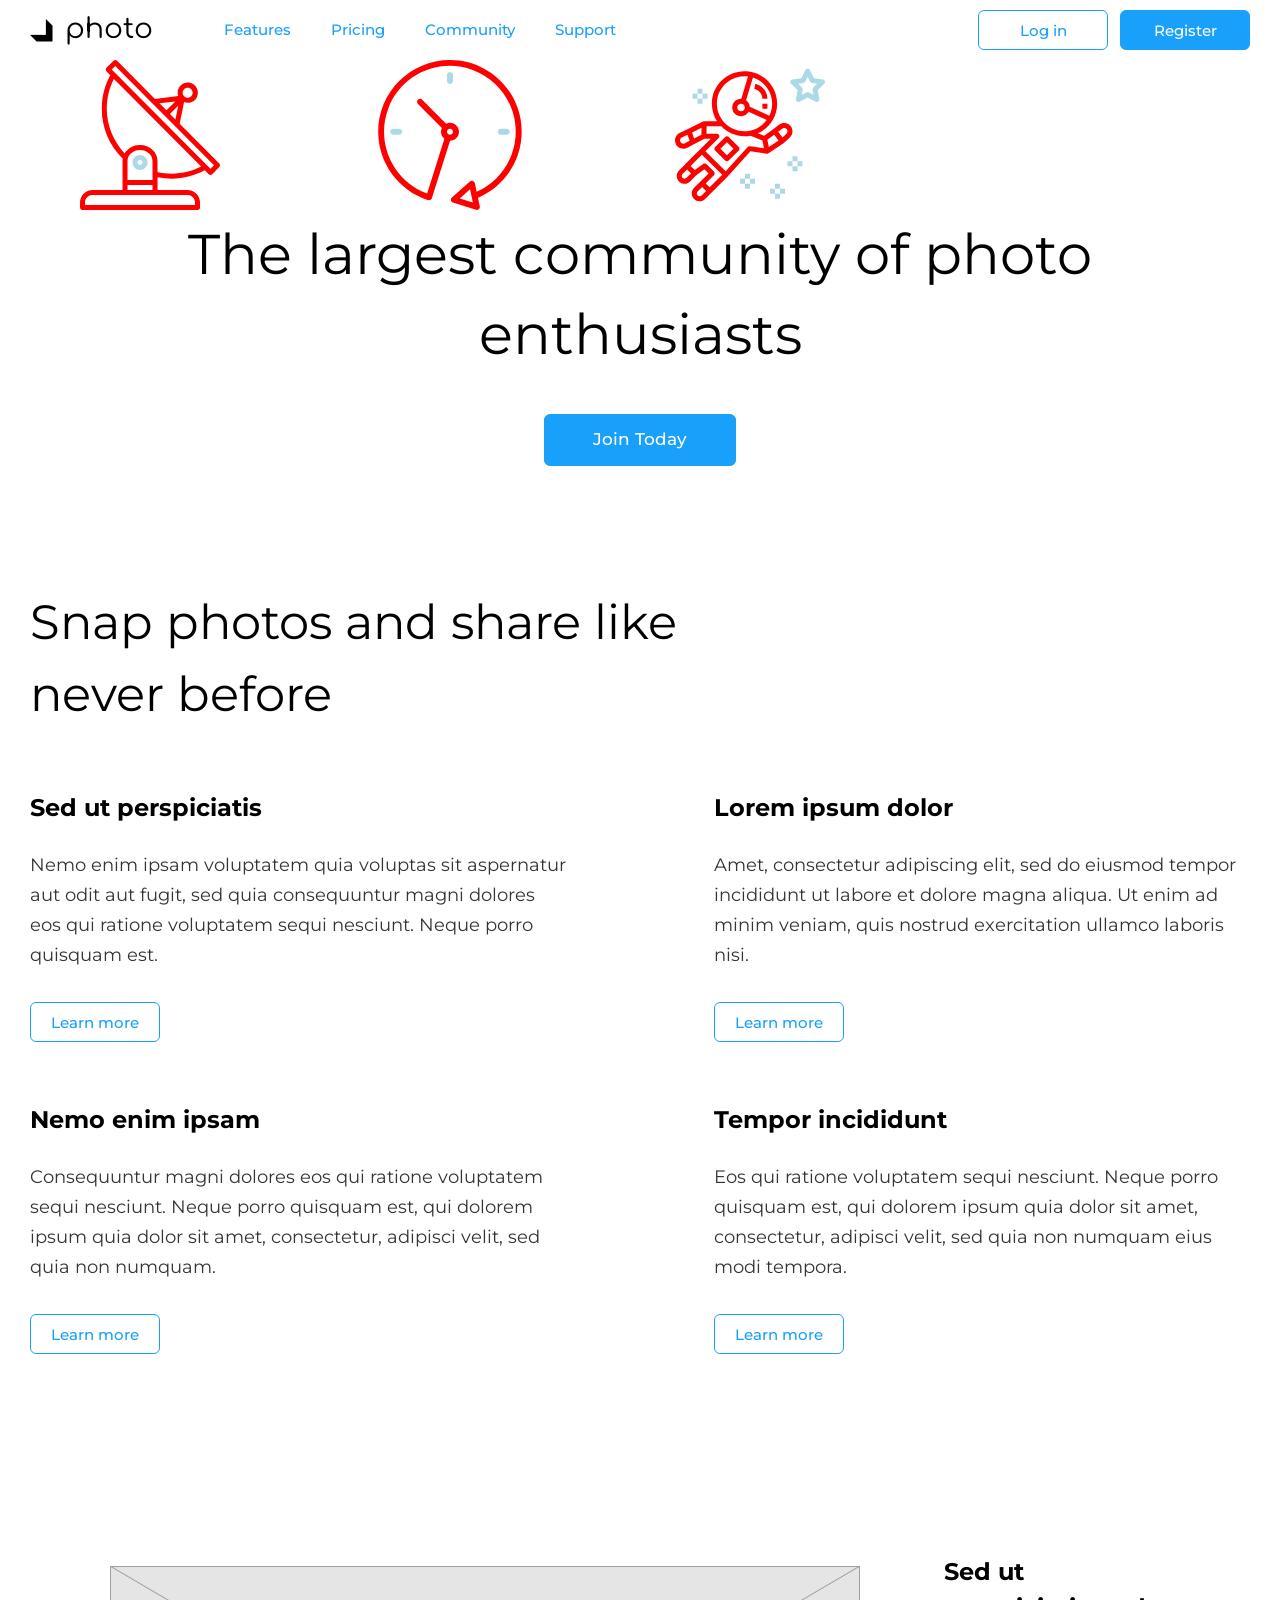
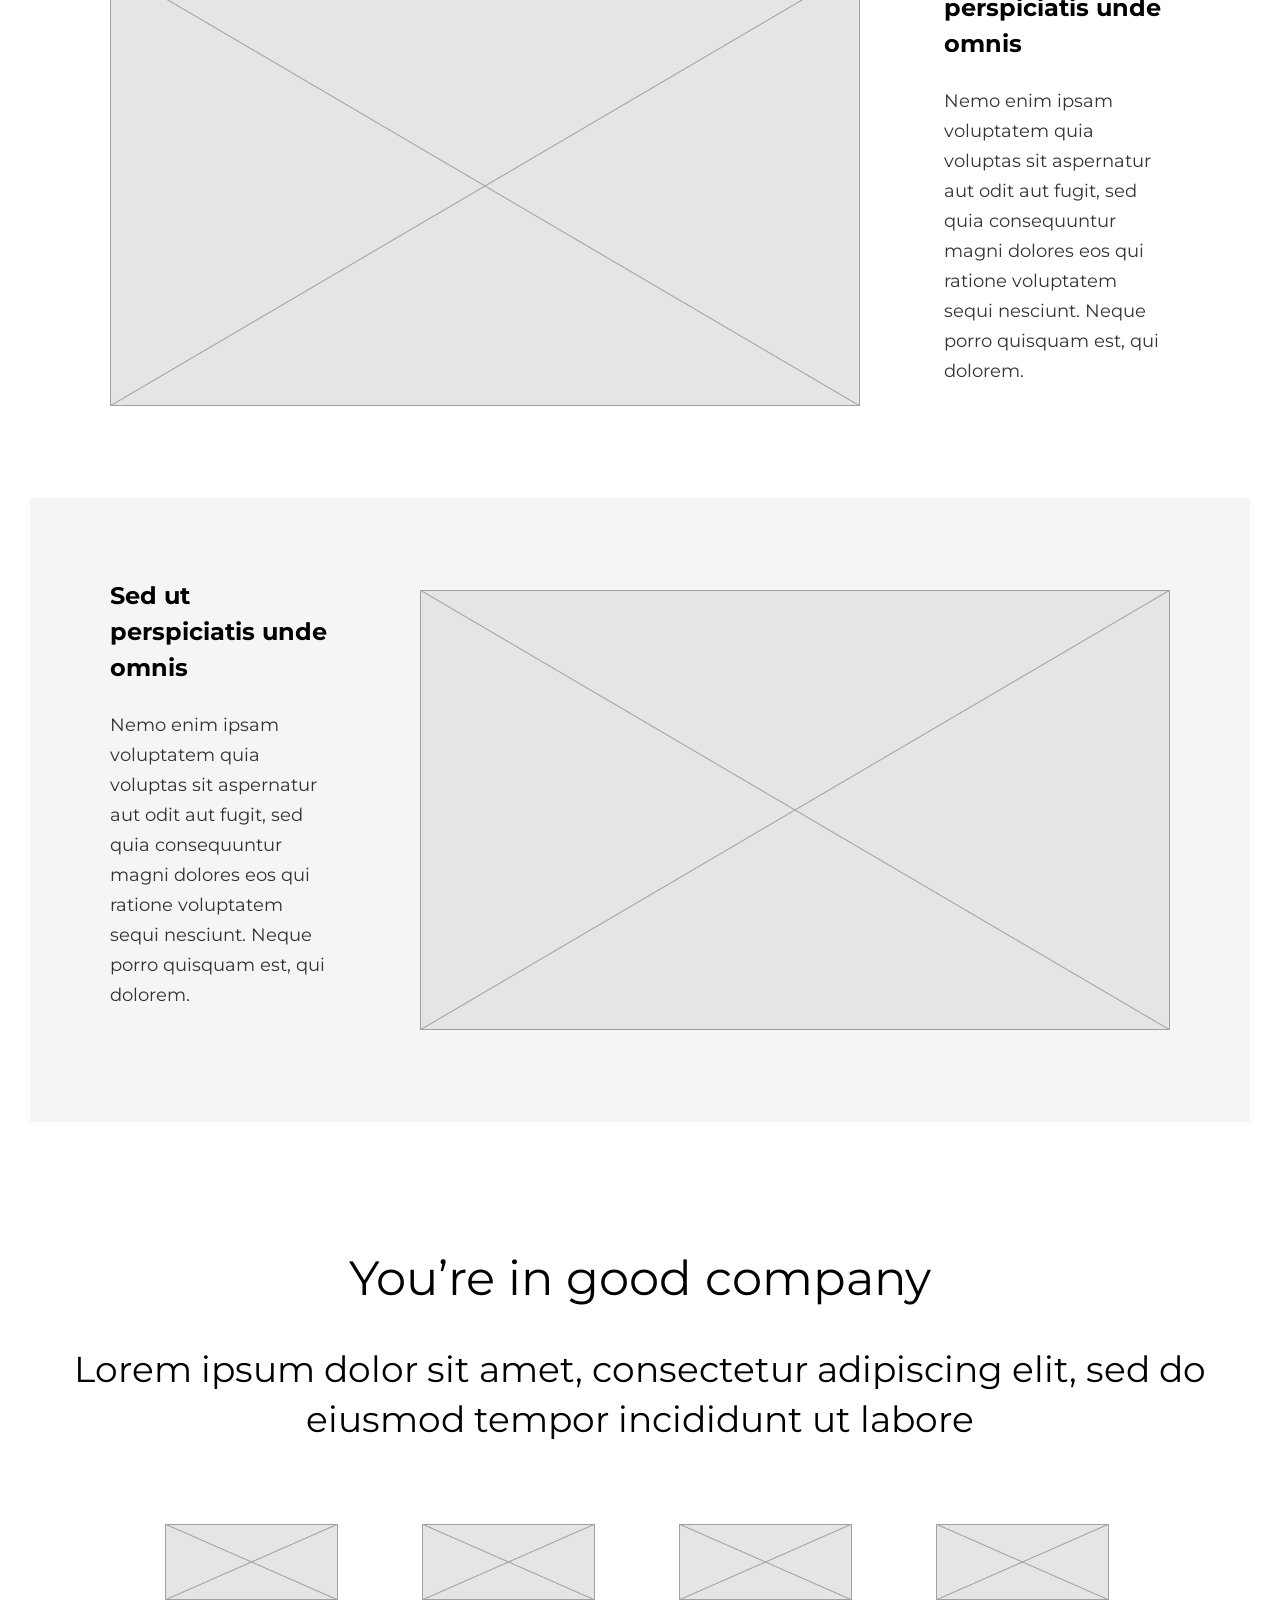
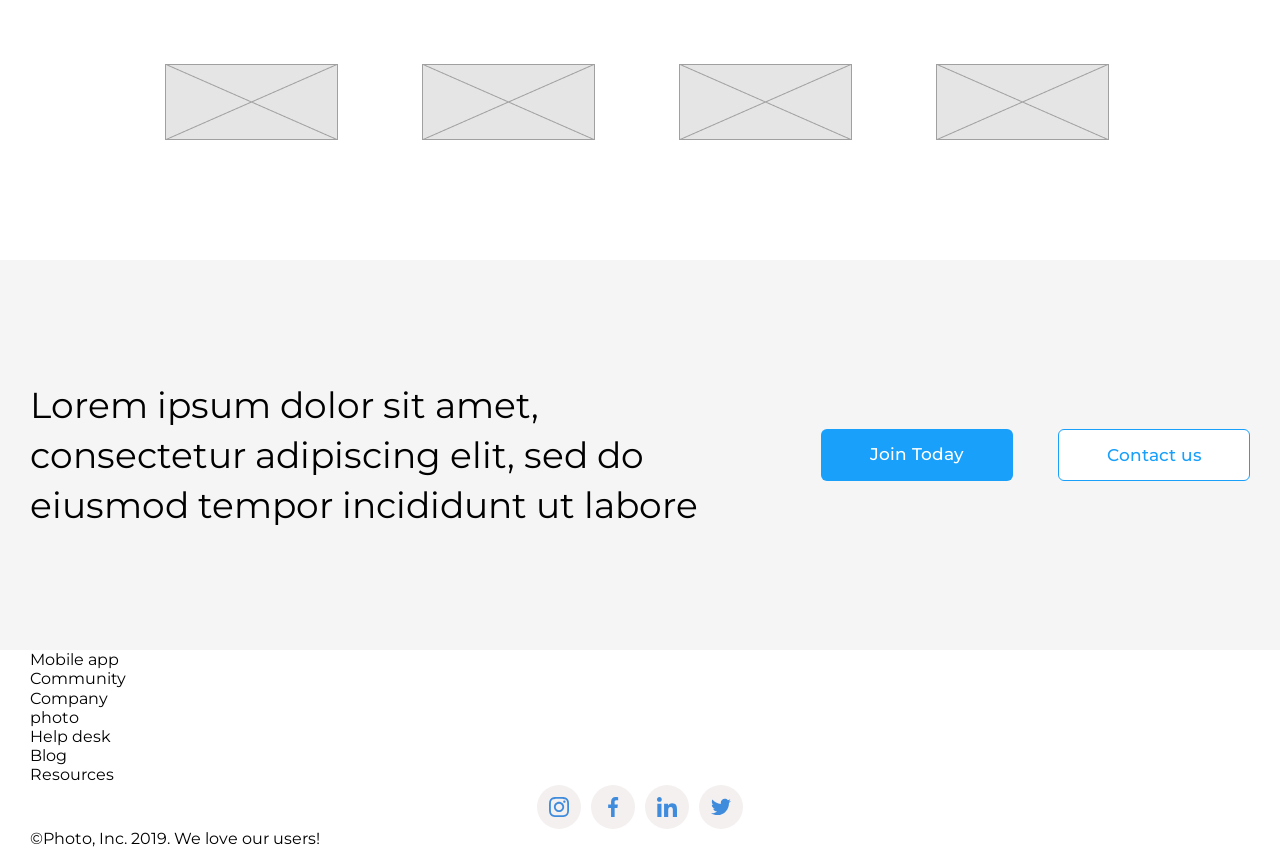
==== commit 8e8187de: "train with positions" ====
--- a/index.html
+++ b/index.html
@@ -45,27 +45,49 @@
   <!-- Main -->
   <main>
     <!-- Hero -->
-     <ul>
+     <ul class="colors">
       <li class="color-item">
         <svg class="color-icon">
           <use href="./images/icons/icons2.svg#antenna"></use>
         </svg>
+        <ul class="submenu">
+          <li><a href="">Item-1</a></li>
+          <li><a href="">Item-2</a></li>
+          <li><a href="">Item-3</a></li>
+        </ul>
       </li>
       <li class="color-item">
         <svg class="color-icon">
           <use href="./images/icons/icons2.svg#clock"></use>
         </svg>
+                <ul class="submenu">
+          <li><a href="">Item-1</a></li>
+          <li><a href="">Item-2</a></li>
+          <li><a href="">Item-3</a></li>
+        </ul>
       </li>
       <li class="color-item">
         <svg class="color-icon">
           <use href="./images/icons/icons2.svg#astronaut"></use>
         </svg>
+                <ul class="submenu">
+          <li><a href="">Item-1</a></li>
+          <li><a href="">Item-2</a></li>
+          <li><a href="">Item-3</a></li>
+        </ul>
       </li>
      </ul>
     <section class="hero">
       <div class="container">
         <h1 class="hero-title">The largest community of photo enthusiasts</h1>
-        <a class="hero-btn" href="">Join Today</a>
+        <button class="hero-btn btn" type="button" data-modal-open>Join Today</button>
+      </div>
+      <div class="backdrop" data-backdrop>
+        <div class="modal"><p
+          class="modal-text">Lorem ipsum, dolor sit amet consectetur adipisicing elit. Reiciendis iste nemo earum quod vel tempora, maxime ut quam iusto minus porro. Dolores quaerat porro eaque natus itaque vel iusto rerum.</p>
+                  <button class="modal-close btn btn-primary" type="button" data-modal-close>Close</button>
+        </div>
+
       </div>
     </section>
 
@@ -229,6 +251,8 @@
       </div>
     </footer>
   </main>
+
+  <script src="./js/modal.js"></script>
 </body>
 
 </html>
--- a/css/styles.css
+++ b/css/styles.css
@@ -43,11 +43,54 @@
 }
 
 .container {
-  width: 1560px;
+  width: 1260px;
   padding-left: 20px;
   padding-right: 20px;
   margin-left: auto;
   margin-right: auto;
+}
+
+/* Modal */
+.no-scroll {
+  overflow: hidden;
+}
+
+.backdrop {
+  position: fixed;
+  top: 0;
+  left: 0;
+
+  width: 100%;
+  height: 100%;
+
+  background-color: rgba(204, 204, 204, 0.5);
+
+  opacity: 0;
+  pointer-events: none;
+
+  transition: opacity 250ms ease-in;
+}
+
+.backdrop.is-open {
+  opacity: 1;
+  pointer-events: initial;
+}
+
+.modal {
+  position: absolute;
+  top: 50%;
+  left: 50%;
+  width: 600px;
+  height: 400px;
+  padding: 20px;
+
+  background-color: #ffffff;
+
+  transform: translate(-50%, -50%);
+}
+
+.modal-text {
+  margin-bottom: 30px;
 }
 
 /* Header */
@@ -102,6 +145,7 @@
   text-align: center;
 
   cursor: pointer;
+  transition: all 250ms ease-in;
 }
 
 .btn-primary {
@@ -314,9 +358,17 @@
 }
 
 /* train with 2 colors icons */
+.colors {
+  display: flex;
+}
+
 .color-item {
   --color1: red;
   --color2: lightblue;
+
+  position: relative;
+
+  cursor: pointer;
 }
 
 .color-item:hover,
@@ -324,3 +376,21 @@
   --color1: black;
   --color2: yellow;
 }
+
+.color-item:hover .submenu {
+  opacity: 1;
+  transform: translateY(0);
+  pointer-events: initial;
+}
+
+.submenu {
+  position: absolute;
+  /* z-index: 22; */
+  top: 100%;
+  left: 0;
+  background-color: #ccc;
+  opacity: 0;
+  transform: translateY(-100%);
+  transition: all 250ms ease-in;
+  pointer-events: none;
+}
